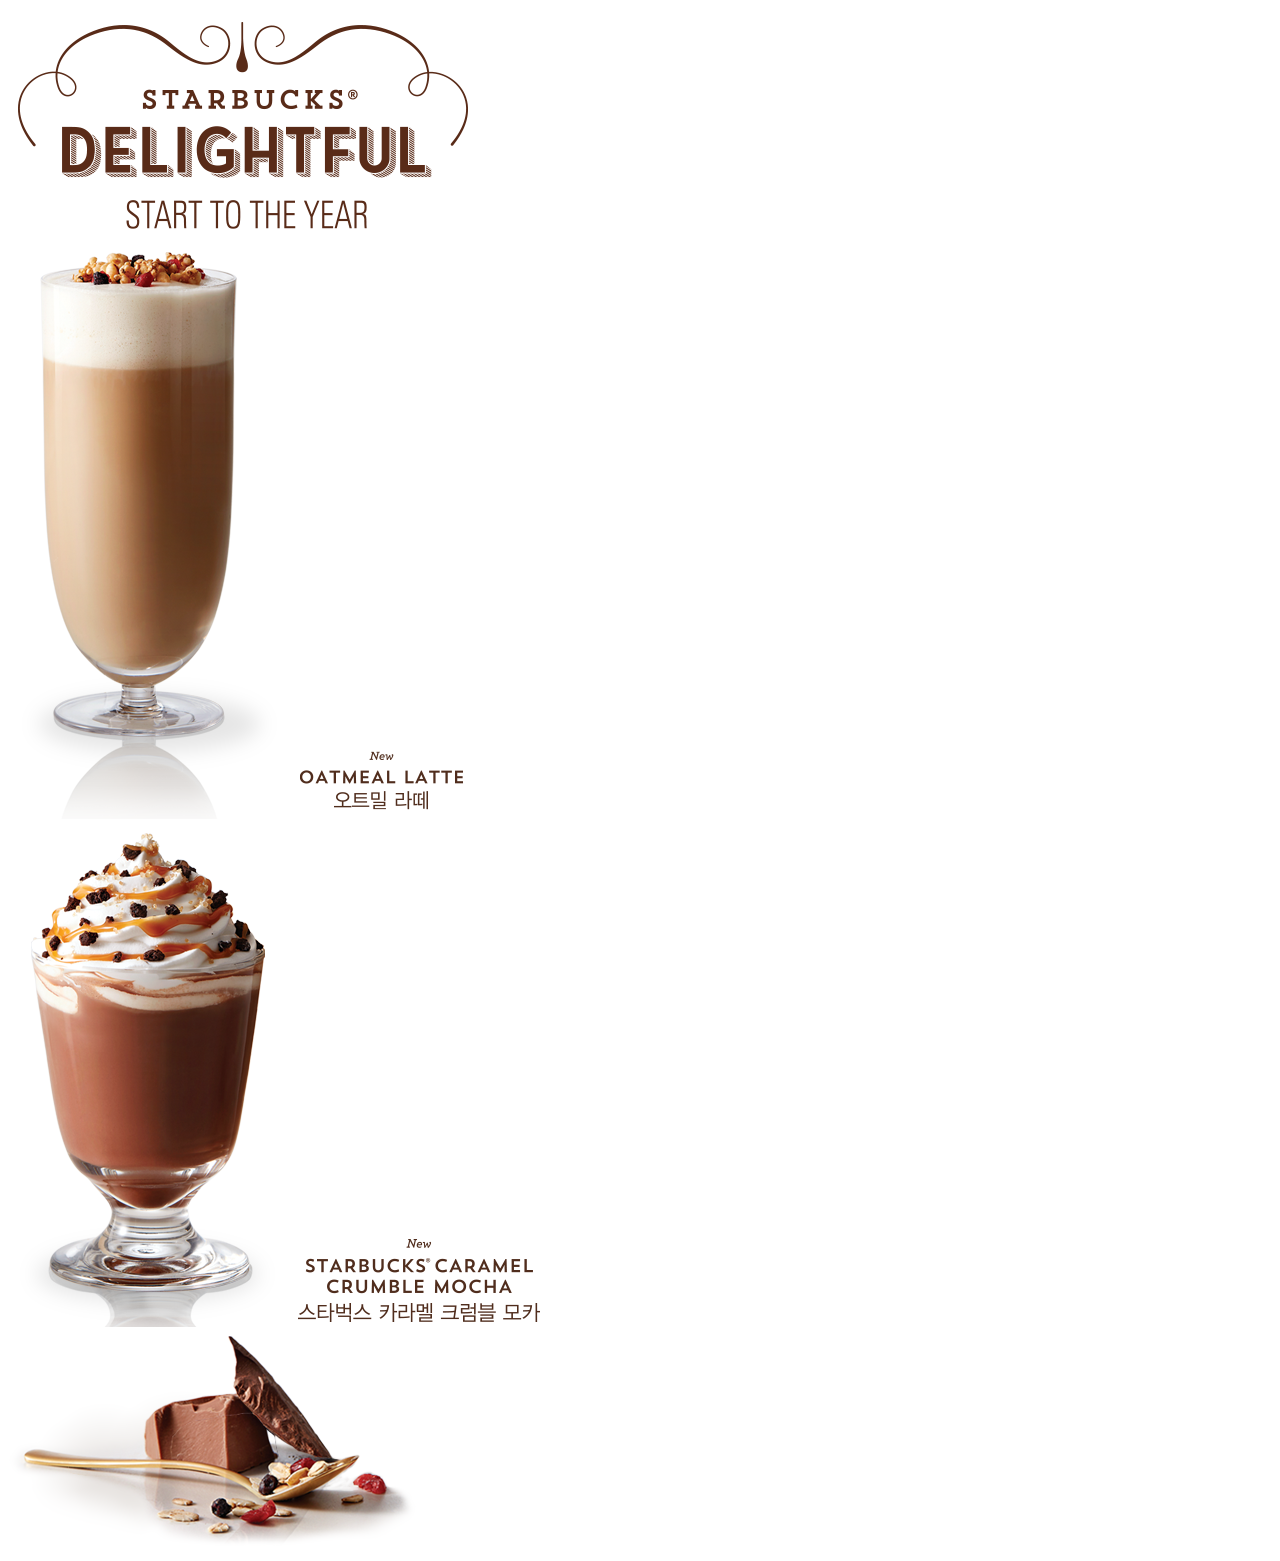
==== t0526_fadein/index.html @ 1f3ba7bc "페이드인코딩" ====
<!DOCTYPE html>
<html lang="en">
<head>
    <meta charset="UTF-8">
    <meta name="viewport" content="width=device-width, initial-scale=1.0">
    <title>Document</title>
</head>
<body>
    <section class="visual">
        <div class="inner">
            <div class="title fade-in">
                <img src="./images/visual_title.png" alt="">
            </div>
            <div class="pcup1 fade-in">
                <img src="./images/visual_cup1.png" alt="" class="cup1 image">
                <img src="./images/visual_cup1_text.png" alt="" class="cup1 text">
            </div>
            <div class="pcup2 fade-in">
                <img src="./images/visual_cup2.png" alt="" class="cup2 image">
                <img src="./images/visual_cup2_text.png" alt="" class="cup2 text">
            </div>
            <div class="pspoon fade-in">
                <img src="./images/visual_spoon.png" alt="">
            </div>
        </div>
    </section>
</body>
</html>
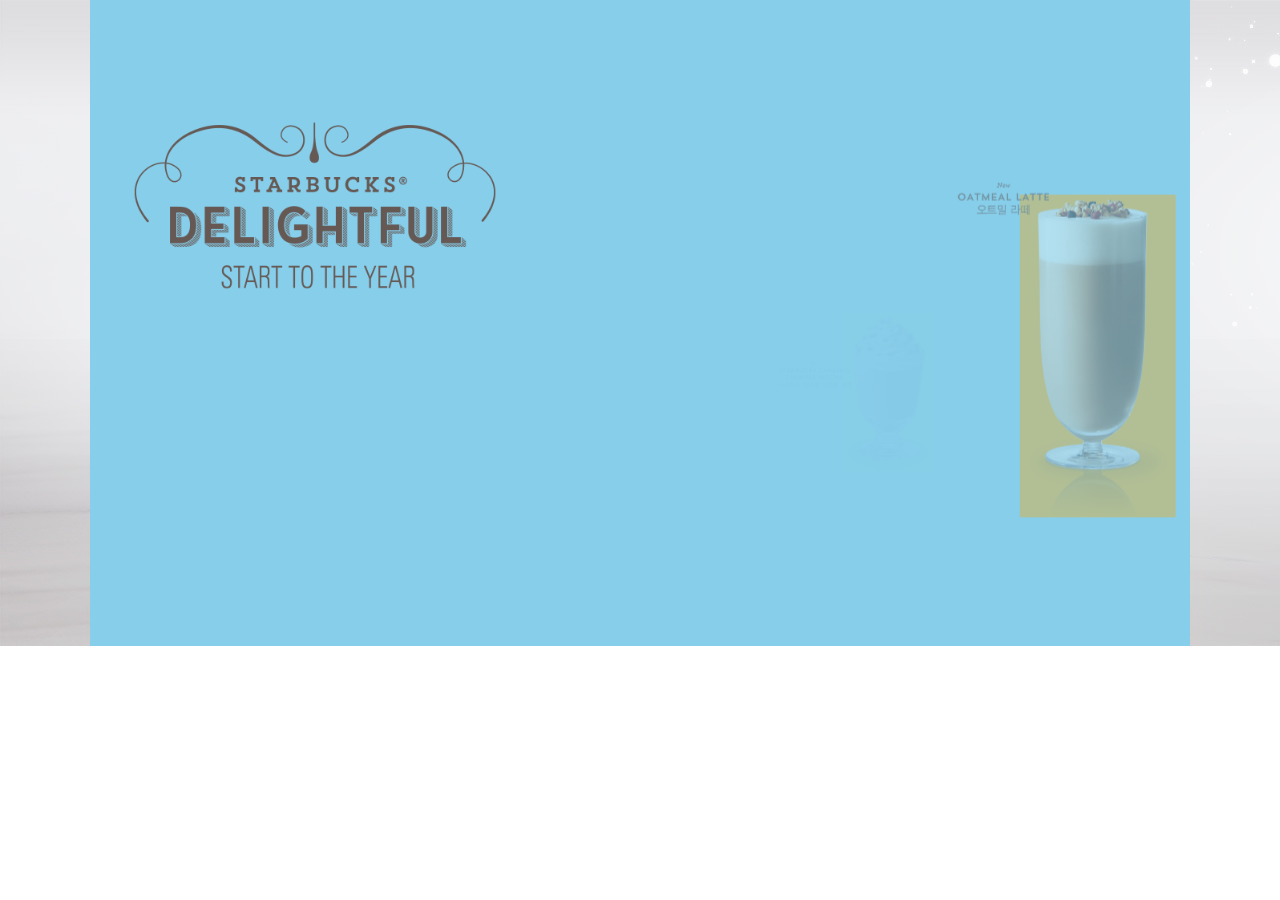
==== commit 1af2b427: "Update index.html" ====
--- a/t0526_fadein/index.html
+++ b/t0526_fadein/index.html
@@ -4,6 +4,55 @@
     <meta charset="UTF-8">
     <meta name="viewport" content="width=device-width, initial-scale=1.0">
     <title>Document</title>
+    <script src="https://cdn.jsdelivr.net/npm/gsap@3.15/dist/gsap.min.js"></script>
+    <style>
+        body {
+            margin: 0;
+        }
+        .visual {
+            background-image: url(./images/visual_bg.jpg);
+        }
+        .inner {
+            height: 646px;
+            width: 1100px;
+            margin: 0 auto;
+            background-color: skyblue;
+            position: relative;
+        }
+        .visual .title {
+            position:absolute;
+            top: 88px;
+            left: -10px;
+        }
+        .visual .pcup1 {
+            position: absolute;
+            bottom: 0;
+            right: -47px;
+            background-color: orange;
+        }
+
+        .visual .cup1.text {
+            position: absolute;
+            top: -30px;
+            right: 220px;
+        }
+        .visual .pcup2 {
+            position: absolute;
+            bottom: 0;
+            right: 162px;
+            background-color: yellowgreen;
+        }
+        .visual .cup2.text {
+            position: absolute;
+            top: 150px;
+            right: 250px;
+        }
+        .visual .pspoon {
+            position: absolute;
+            bottom: 0;
+            left: 275px;
+        }
+    </style>
 </head>
 <body>
     <section class="visual">
@@ -24,5 +73,15 @@
             </div>
         </div>
     </section>
+    <script>
+        const fadeEls = document.querySelectorAll('.visual .fade-in');
+        gsap.from(fadeEls, {
+            duration: 2,
+            scale: .3,
+            ease: "none",
+            opacity: 0,
+            stagger: 0.7
+        })
+    </script>
 </body>
 </html>
